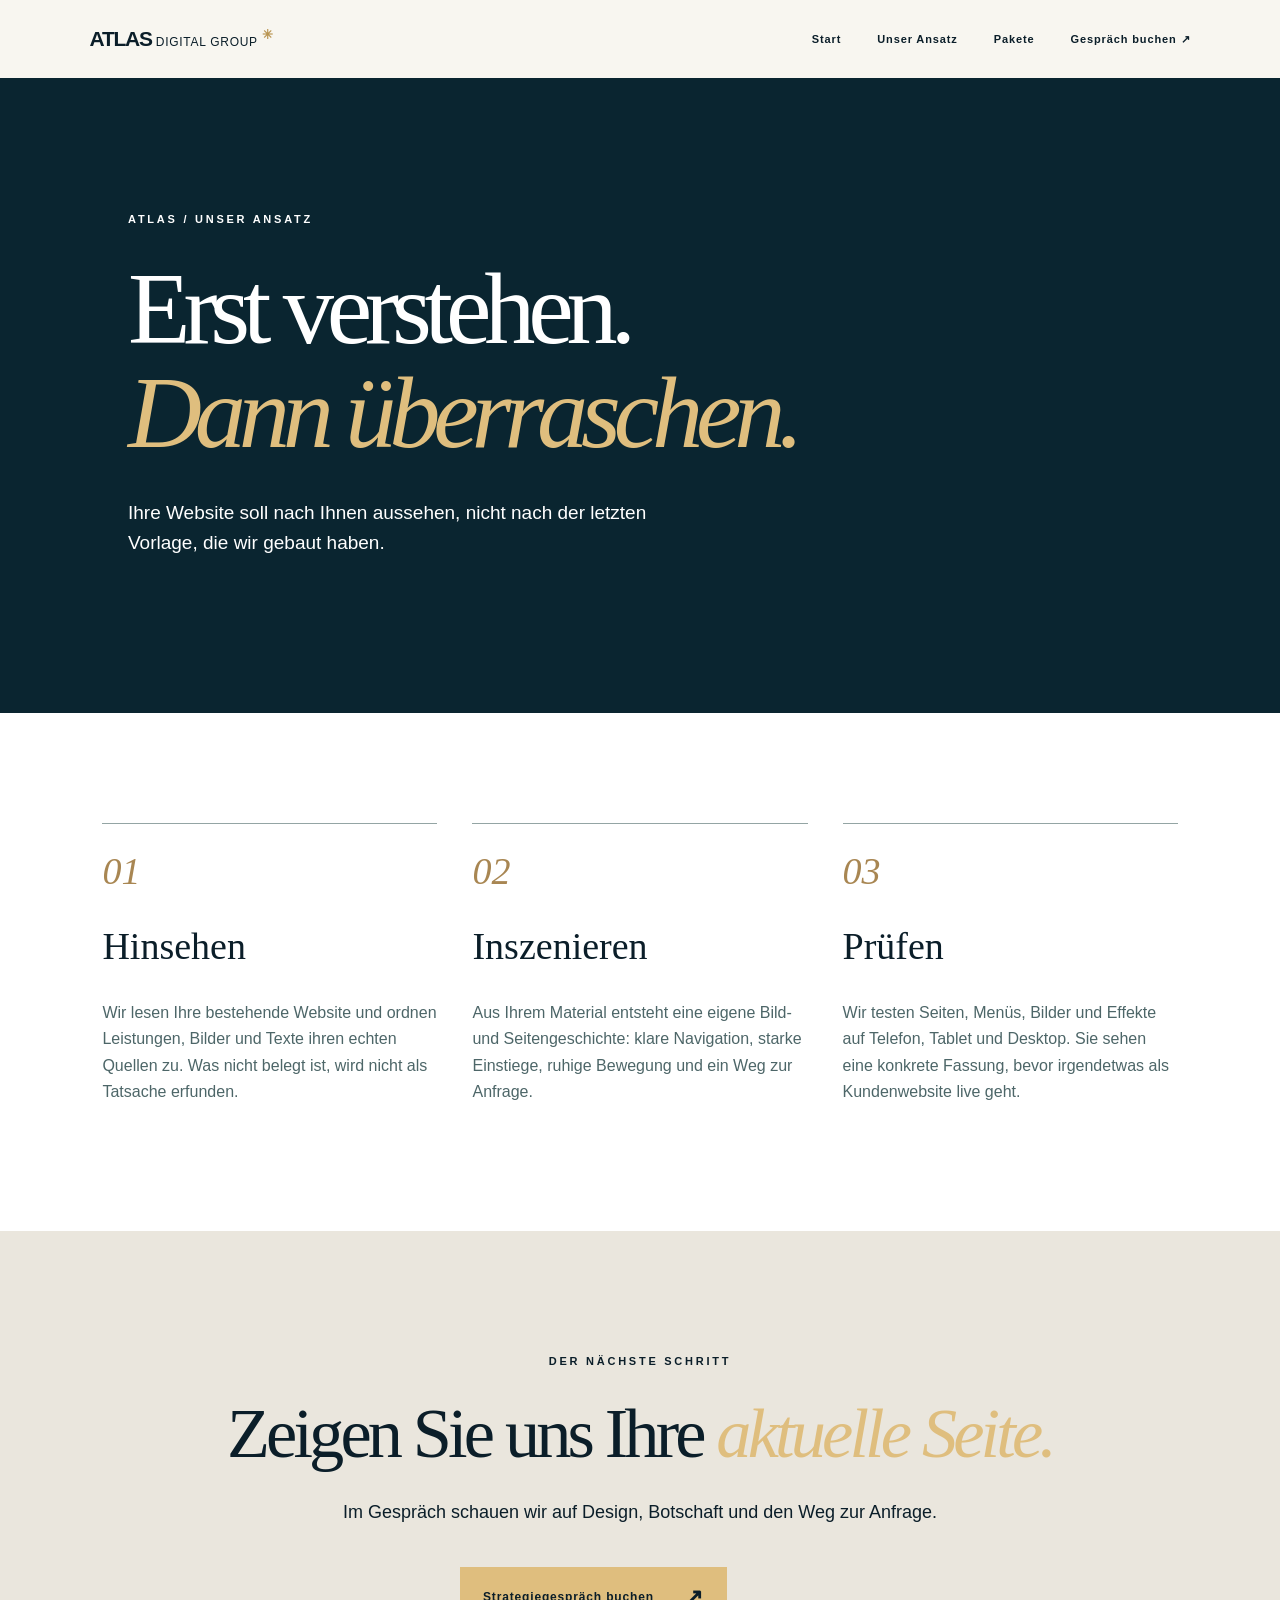
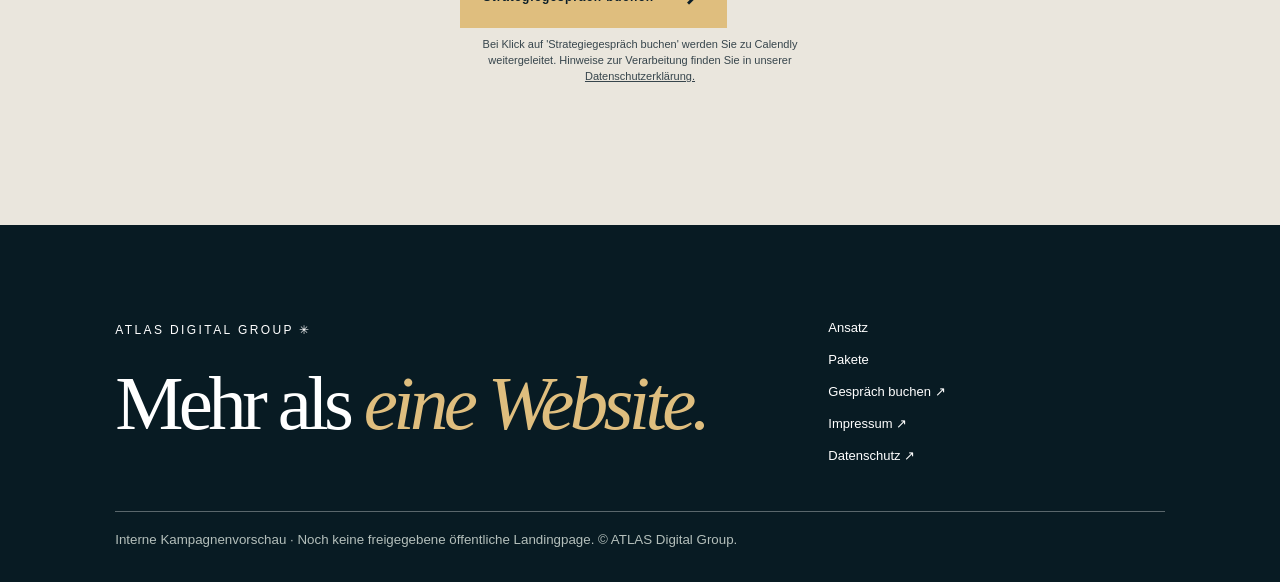
==== ansatz/index.html @ 5be7369d "Fix Ansatz route" ====
<!doctype html><html lang='de'><head><meta charset='utf-8'><meta name='viewport' content='width=device-width,initial-scale=1'><meta name='robots' content='noindex,nofollow,noarchive'><title>Unser Ansatz | ATLAS Digital Group</title><link rel='stylesheet' href='/style.css'></head><body><div class='atlas-site'><div class='progress'></div><nav class='nav'><a class='brand' href='/'>ATLAS<span> DIGITAL GROUP</span><b>✳</b></a><div class='navlinks'><a href='/'>Start</a><a href='/ansatz/'>Unser Ansatz</a><a href='/pakete/'>Pakete</a><a href='https://calendly.com/atlasdigitalgroup-info/30min' target='_blank' rel='noopener noreferrer'>Gespräch buchen ↗</a></div><button class='menu' aria-label='Menü öffnen' aria-expanded='false'>MENÜ ☰</button></nav><main><header class='subhero'><div class='eyebrow'>ATLAS / UNSER ANSATZ</div><h1>Erst verstehen.<br><em>Dann überraschen.</em></h1><p>Ihre Website soll nach Ihnen aussehen, nicht nach der letzten Vorlage, die wir gebaut haben.</p></header><section class='steps'><div><span>01</span><h2>Hinsehen</h2><p>Wir lesen Ihre bestehende Website und ordnen Leistungen, Bilder und Texte ihren echten Quellen zu. Was nicht belegt ist, wird nicht als Tatsache erfunden.</p></div><div><span>02</span><h2>Inszenieren</h2><p>Aus Ihrem Material entsteht eine eigene Bild- und Seitengeschichte: klare Navigation, starke Einstiege, ruhige Bewegung und ein Weg zur Anfrage.</p></div><div><span>03</span><h2>Prüfen</h2><p>Wir testen Seiten, Menüs, Bilder und Effekte auf Telefon, Tablet und Desktop. Sie sehen eine konkrete Fassung, bevor irgendetwas als Kundenwebsite live geht.</p></div></section><section class='finale'><span class='eyebrow'>DER NÄCHSTE SCHRITT</span><h2>Zeigen Sie uns Ihre <em>aktuelle Seite.</em></h2><p>Im Gespräch schauen wir auf Design, Botschaft und den Weg zur Anfrage.</p><div class='cta-wrap'><a class='cta' href='https://calendly.com/atlasdigitalgroup-info/30min' target='_blank' rel='noopener noreferrer'>Strategiegespräch buchen <span aria-hidden='true'>↗</span></a><p class='calendly-notice'>Bei Klick auf 'Strategiegespräch buchen' werden Sie zu Calendly weitergeleitet. Hinweise zur Verarbeitung finden Sie in unserer <a href='https://atlasdigitalgroup.de/datenschutz' target='_blank' rel='noopener noreferrer'>Datenschutzerklärung.</a></p></div></section></main><footer><div><span>ATLAS DIGITAL GROUP ✳</span><h2>Mehr als <em>eine Website.</em></h2></div><div><a href='/ansatz/'>Ansatz</a><a href='/pakete/'>Pakete</a><a href='https://calendly.com/atlasdigitalgroup-info/30min' target='_blank' rel='noopener noreferrer'>Gespräch buchen ↗</a><a href='https://atlasdigitalgroup.de/impressum' target='_blank' rel='noopener noreferrer'>Impressum ↗</a><a href='https://atlasdigitalgroup.de/datenschutz' target='_blank' rel='noopener noreferrer'>Datenschutz ↗</a></div><small>Interne Kampagnenvorschau · Noch keine freigegebene öffentliche Landingpage. © ATLAS Digital Group.</small></footer></div><script src='/app.js' defer></script></body></html>
---- style.css ----
:root{--ink:#0b1e29;--deep:#07131e;--paper:#f3f0e8;--gold:#dfbe7e;--muted:#617478}html,body,#root{margin:0;min-height:100%}.atlas-site{font-family:Arial,Helvetica,sans-serif;background:var(--paper);color:var(--ink);overflow:hidden;position:relative}.atlas-site *{box-sizing:border-box}.atlas-site a{text-decoration:none}.progress{position:fixed;top:0;left:0;width:calc(var(--progress,0)*100%);height:3px;background:var(--gold);z-index:101}.nav{height:83px;padding:0 7%;display:flex;align-items:center;justify-content:space-between;background:#f8f6f0;position:relative;z-index:30}.brand{font-size:21px;font-weight:700;color:var(--ink)!important;letter-spacing:-.06em;white-space:nowrap}.brand span{font-size:12px;letter-spacing:.06em;font-weight:500}.brand b{color:#b99552;font-size:13px;margin-left:4px;vertical-align:top}.navlinks{display:flex;gap:36px}.navlinks a{font-size:11px;letter-spacing:.08em;font-weight:700;color:var(--ink)!important}.navlinks a[aria-current=page],.navlinks a:hover{color:#b58c4d!important}.menu{display:none}.hero{height:min(850px,85vh);min-height:680px;position:relative;background:#081924;overflow:hidden;color:white;display:flex;align-items:center}.visual-world{position:absolute;inset:0;perspective:950px;overflow:hidden;background:radial-gradient(circle at 71% 43%,#244d59 0%,#0c2634 32%,#08141f 70%)}.grid-plane{position:absolute;inset:0;background-image:linear-gradient(#ffffff0c 1px,transparent 1px),linear-gradient(90deg,#ffffff0c 1px,transparent 1px);background-size:64px 64px;transform:rotateX(62deg) scale(2.1) translateY(28%);transform-origin:center bottom;opacity:.42}.orb{position:absolute;border-radius:50%;filter:blur(1px)}.orb-one{width:500px;height:500px;right:4%;top:7%;background:radial-gradient(circle at 40% 35%,#8bc0b94d,#37516b17 55%,transparent 70%);box-shadow:0 0 120px #62b4c520}.orb-two{width:380px;height:380px;right:31%;bottom:-25%;background:radial-gradient(circle,#a6884f45,transparent 70%)}.browser-card{position:absolute;background:#f7f3eb;box-shadow:0 42px 100px #0009;overflow:hidden;color:#142931}.browser-card.far{width:330px;height:450px;right:4%;top:3%;transform:rotateY(-13deg) rotateZ(8deg) scale(.8);opacity:.28}.browser-card.near{width:500px;height:590px;right:5%;top:16%;transform:rotateY(-13deg) rotateZ(5deg) scale(1.03);animation:camera 16s ease-in-out infinite alternate;transform-origin:55% 55%}@keyframes camera{to{transform:rotateY(-2deg) rotateZ(0) scale(1.16) translateX(-5%) translateY(-3%)}}.browser-top{height:41px;background:#e1e3dc;display:flex;align-items:center;gap:6px;padding:0 16px}.browser-top i{height:7px;width:7px;border-radius:50%;background:#a8aaa4}.browser-top small{margin-left:auto;font-size:8px;letter-spacing:.15em}.site-kicker{font-size:10px;letter-spacing:.2em;font-weight:700;margin:55px 42px 0}.site-title{font:400 71px/1.03 Georgia,serif;letter-spacing:-.07em;margin:30px 42px}.site-title em{color:#b49b64}.fake-cta{display:inline-block;background:#ddb873;padding:15px 22px;font-size:10px;font-weight:700;letter-spacing:.1em;margin:0 42px}.site-num{position:absolute;bottom:25px;left:42px;font-size:10px;letter-spacing:.2em}.fake-line{height:10px;width:50%;margin:25px 40px;background:#abb4a6}.fake-line.short{width:36%}.fake-box{height:150px;margin:25px 40px;background:#7d938b}.orbit-label{position:absolute;right:2%;bottom:6%;font-size:10px;letter-spacing:.3em;color:#afd3ce}.hero-shade{position:absolute;inset:0;background:linear-gradient(90deg,#071722 0%,#081b27eb 28%,#0c263599 52%,#061b2306 95%)}.hero-copy{position:relative;z-index:2;padding:0 8%;max-width:760px}.eyebrow{font-size:11px;font-weight:700;letter-spacing:.25em}.hero h1,.subhero h1{font:400 clamp(65px,7.7vw,115px)/1.02 Georgia,serif;letter-spacing:-.07em;margin:32px 0}.hero h1 em,.subhero h1 em,.rift h2 em,.finale h2 em,footer h2 em{font-weight:400;color:var(--gold)}.hero p{font-size:20px;line-height:1.55;max-width:560px}.hero-actions{display:flex;align-items:center;gap:25px;flex-wrap:wrap;margin-top:35px}.cta{background:var(--gold);color:var(--ink)!important;min-height:60px;min-width:265px;display:inline-flex;justify-content:space-between;align-items:center;gap:30px;padding:17px 23px;font-size:12px;font-weight:700;letter-spacing:.07em;transition:transform .2s,background .2s}.cta:hover{transform:translateY(-3px);background:#f1ce89}.cta span{font-size:23px}.ghost{color:#fff!important;font-size:12px;letter-spacing:.08em;font-weight:700;border-bottom:1px solid #fff9;padding:14px 0}.ghost span{margin-left:25px}.hero-footer{position:absolute;bottom:0;left:8%;right:8%;display:flex;justify-content:space-between;border-top:1px solid #ffffff77;padding:20px 0 26px;font-size:10px;letter-spacing:.2em}.appear{animation:rise .8s both}.delay{animation-delay:.1s}.delay2{animation-delay:.28s}.delay3{animation-delay:.44s}@keyframes rise{from{opacity:0;transform:translateY(23px)}to{opacity:1;transform:none}}.ticker{background:var(--deep);color:#fff;padding:20px;overflow:hidden;white-space:nowrap;font:italic 30px Georgia,serif}.ticker div{width:max-content;animation:ticker 30s linear infinite}@keyframes ticker{to{transform:translateX(-50%)}}.manifest{padding:130px 11% 145px;display:grid;grid-template-columns:1fr 3fr;gap:45px}.section-num{font-size:11px;letter-spacing:.22em;font-weight:700}.manifest h2,.offer h2,.finale h2{font:400 clamp(47px,5.5vw,78px)/1.12 Georgia,serif;letter-spacing:-.055em;margin:0}.manifest h2 em{color:#ab9161}.manifest p{grid-column:2;max-width:720px;font-size:17px;line-height:1.7;color:#465f62}.rift{min-height:760px;background:#0b2530;color:#fff;display:grid;grid-template-columns:1.1fr 1fr;align-items:center;padding:8%;gap:5%;position:relative}.rift-art{height:590px;position:relative;display:grid;place-items:center;perspective:800px}.ring{border:1px solid #d5ad69aa;position:absolute;border-radius:50%;box-shadow:0 0 55px #d5ad6920,inset 0 0 60px #d5ad691a}.ring-a{width:430px;height:430px;transform:rotateX(68deg) rotateZ(10deg);animation:ringA 12s ease-in-out infinite alternate}.ring-b{width:310px;height:310px;transform:rotateY(68deg);animation:ringB 15s ease-in-out infinite alternate}.ring-c{width:220px;height:220px;box-shadow:0 0 90px #9fc9c74a;border-color:#a9d4d1}@keyframes ringA{to{transform:rotateX(46deg) rotateZ(135deg) scale(1.1)}}@keyframes ringB{to{transform:rotateY(-68deg) rotateZ(45deg)}}.center-mark{font:400 175px Georgia,serif;color:#f3e4ca;text-shadow:0 0 45px #d9bb81a0}.center-mark span{font:20px Arial;position:absolute;color:var(--gold)}.rift h2{font:400 clamp(55px,6.2vw,88px)/1.05 Georgia,serif;letter-spacing:-.055em}.rift p{font-size:18px;line-height:1.65;max-width:480px;color:#e0e7e1}.line-link{color:#fff!important;border-bottom:1px solid var(--gold);padding:14px 0;display:inline-block;font-size:12px;letter-spacing:.08em;font-weight:700}.offer{padding:120px 8%;background:#fff}.muted{color:#577174}.offer h2{margin:20px 0 55px}.offer-grid{display:grid;grid-template-columns:1fr 1fr;gap:20px}.offer-card{background:#0c2630;color:#fff!important;padding:45px;min-height:560px;display:flex;flex-direction:column;transition:transform .25s}.offer-card:hover{transform:translateY(-5px)}.offer-card-light{background:#dfc38e;color:#0c2630!important}.offer-card small{font-size:11px;font-weight:700;letter-spacing:.22em}.offer-card h3{font:400 clamp(52px,5.8vw,80px)/1.06 Georgia,serif;letter-spacing:-.06em;margin:75px 0 18px}.offer-card h3 em{color:var(--gold)}.offer-card-light h3 em{color:#735a31}.offer-card p{font-size:16px;line-height:1.6;max-width:500px}.offer-card strong{border-top:1px solid #ffffff8a;margin-top:auto;padding-top:20px;font-size:13px;display:flex;justify-content:space-between}.offer-card-light strong{border-color:#19313e88}.offer-card strong b{font-size:23px}.offer-note{font-size:12px;color:#677a7c;margin-top:25px}.finale{text-align:center;background:#eae6dd;padding:120px 8% 140px}.finale h2{max-width:950px;margin:25px auto}.finale p{max-width:610px;margin:0 auto 20px;font-size:18px;line-height:1.6}.finale .cta{margin-top:20px}.subhero{background:#0a2530;color:#fff;padding:135px 10%;min-height:550px}.subhero h1{font-size:clamp(65px,8vw,110px)}.subhero p{max-width:560px;font-size:19px;line-height:1.6}.steps{padding:110px 8%;display:grid;grid-template-columns:repeat(3,1fr);gap:35px;background:#fff}.steps>div{border-top:1px solid #94a5a4;padding-top:25px}.steps span{font:italic 38px Georgia,serif;color:#a88652}.steps h2{font:400 38px Georgia,serif}.steps p{line-height:1.65;color:#4d6668}.package-list{background:#fff;padding:100px 10%;display:grid;grid-template-columns:1fr 1fr;gap:25px}.package-list article{padding:55px;background:#f2f0e9;display:flex;flex-direction:column;min-height:520px}.package-list article:nth-child(2){background:#102d35;color:#fff}.package-list span{font-size:11px;letter-spacing:.22em;font-weight:700}.package-list h2{font:400 55px Georgia,serif;letter-spacing:-.04em}.package-list p{line-height:1.65}.package-list strong{font:400 35px Georgia,serif;margin-top:auto}.package-list small{line-height:1.6;margin-top:17px}footer{background:#081b23;color:#fff;padding:95px 9% 35px;display:grid;grid-template-columns:2fr 1fr;gap:40px}footer span{font-size:12px;letter-spacing:.2em}footer h2{font:400 clamp(50px,6vw,80px)/1 Georgia,serif;margin:28px 0;letter-spacing:-.06em}footer>div:nth-child(2){display:flex;flex-direction:column;gap:17px}footer a{color:#fff!important;font-size:13px}footer small{grid-column:1/-1;border-top:1px solid #ffffff55;padding-top:20px;color:#b4bfbb}.atlas-ready [data-reveal]{opacity:0;transform:translateY(35px);transition:opacity .8s,transform .8s}.atlas-ready [data-reveal].shown{opacity:1;transform:none}@media(max-width:700px){.nav{height:68px;padding:0 6%}.brand{font-size:18px}.brand span{font-size:9px}.menu{display:block;border:0;background:transparent;color:var(--ink);min-height:44px;font-size:11px;font-weight:700;letter-spacing:.08em}.navlinks{display:none;position:absolute;left:0;right:0;top:68px;background:#f8f6f0;flex-direction:column;gap:0;padding:10px 6% 25px;box-shadow:0 20px 40px #081b2330}.navlinks.open{display:flex}.navlinks a{padding:16px 0;border-top:1px solid #bdc6c0;min-height:50px}.hero{height:780px;min-height:0}.visual-world{opacity:.8}.browser-card.near{width:380px;height:440px;top:8%;right:-155px;opacity:.65}.browser-card.far{display:none}.browser-card.near .site-title{font-size:51px}.hero-shade{background:linear-gradient(0deg,#071722 10%,#071722d9 44%,#07172260 100%)}.hero-copy{padding:0 7%;align-self:flex-end;margin-bottom:95px}.hero h1{font-size:clamp(57px,11.6vw,82px);margin:20px 0}.hero p{font-size:16px;line-height:1.5}.hero-actions{gap:15px;margin-top:20px}.cta{min-height:54px;min-width:240px}.hero-footer{left:7%;right:7%;font-size:8px}.hero-footer span:nth-child(2){display:none}.ticker{font-size:24px}.manifest{padding:85px 7%;display:block}.manifest h2{font-size:50px;margin:25px 0}.manifest p{font-size:16px}.rift{padding:75px 7% 95px;display:flex;flex-direction:column;min-height:0}.rift-art{height:340px;width:100%;order:2}.rift-copy{order:1}.rift h2{font-size:60px}.rift p{font-size:16px}.ring-a{width:275px;height:275px}.ring-b{width:220px;height:220px}.ring-c{width:150px;height:150px}.center-mark{font-size:125px}.offer{padding:85px 7%}.offer h2{font-size:54px}.offer-grid,.steps,.package-list{grid-template-columns:1fr}.offer-card{min-height:470px;padding:30px}.offer-card h3{font-size:58px;margin:50px 0 15px}.finale{padding:90px 7%}.finale h2{font-size:56px}.finale p{font-size:16px}.subhero{padding:100px 7%;min-height:460px}.subhero h1{font-size:clamp(60px,12vw,80px)}.steps,.package-list{padding:80px 7%}.package-list article{padding:32px;min-height:450px}.package-list h2{font-size:45px}footer{grid-template-columns:1fr;padding:75px 7% 30px}footer small{grid-column:auto}}@media(prefers-reduced-motion:reduce){*,*:before,*:after{animation:none!important;transition:none!important}.atlas-ready [data-reveal]{opacity:1;transform:none}}
/* Keep the specimen interface atmospheric, never competing with the real headline. */
@media(min-width:701px){.browser-card.near{right:-8%;top:13%;opacity:.73}.browser-card.far{right:-7%}.hero-shade{background:linear-gradient(90deg,#071722 0%,#071b27f5 36%,#0c2635c2 60%,#061b2350 100%)}}
@media(max-width:700px){.browser-card.near{opacity:.35;right:-205px;top:4%}.hero-shade{background:linear-gradient(0deg,#071722 8%,#071722f2 45%,#07172283 100%)}.hero-copy{margin-bottom:84px}.hero h1{font-size:clamp(55px,11vw,76px)}}
@media(max-width:700px){.nav{z-index:80}.navlinks{position:fixed;inset:68px 0 0;top:68px;right:0;left:0;height:calc(100dvh - 68px);background:#f8f6f0;box-shadow:none;overflow:auto;align-content:start}.navlinks.open{display:flex}.navlinks a{font-size:16px;padding:22px 0}.menu{position:relative;z-index:81}}
@media(min-width:701px){.hero-shade{background:linear-gradient(90deg,#071722 0%,#071b27fc 37%,#0c2635e5 64%,#061b2366 100%)}.hero-copy{max-width:670px}.browser-card.near{right:-18%;opacity:.65}}

.cta-wrap{display:inline-flex;flex-direction:column;align-items:flex-start;max-width:360px}.calendly-notice{font:400 11px/1.45 Arial,sans-serif!important;max-width:360px;margin:9px 0 0!important;color:inherit;opacity:.8}.calendly-notice a{color:inherit!important;text-decoration:underline}.hero-actions{align-items:flex-start}.offer-card strong,.package-list strong{font-size:13px;line-height:1.5;letter-spacing:0}.offer-card strong b{flex:none}.package-list strong{font:600 19px/1.4 Arial,sans-serif}.offer-card h3{overflow-wrap:anywhere}@media(max-width:700px){.offer-card h3{font-size:46px}.cta-wrap{max-width:100%}.calendly-notice{font-size:10px!important}}
/* Standalone static build; no File viewer wrapper. */
body{background:#f3f0e8}.atlas-site{max-width:none}.nav{height:78px}.navlinks{align-items:center}.navlinks a{display:block}.hero{height:min(880px,90vh)}.cta-wrap .calendly-notice{font-size:11px}.offer-card{cursor:pointer}@media(max-width:700px){.nav{height:68px}.navlinks{inset:68px 0 0}.hero{height:780px}}
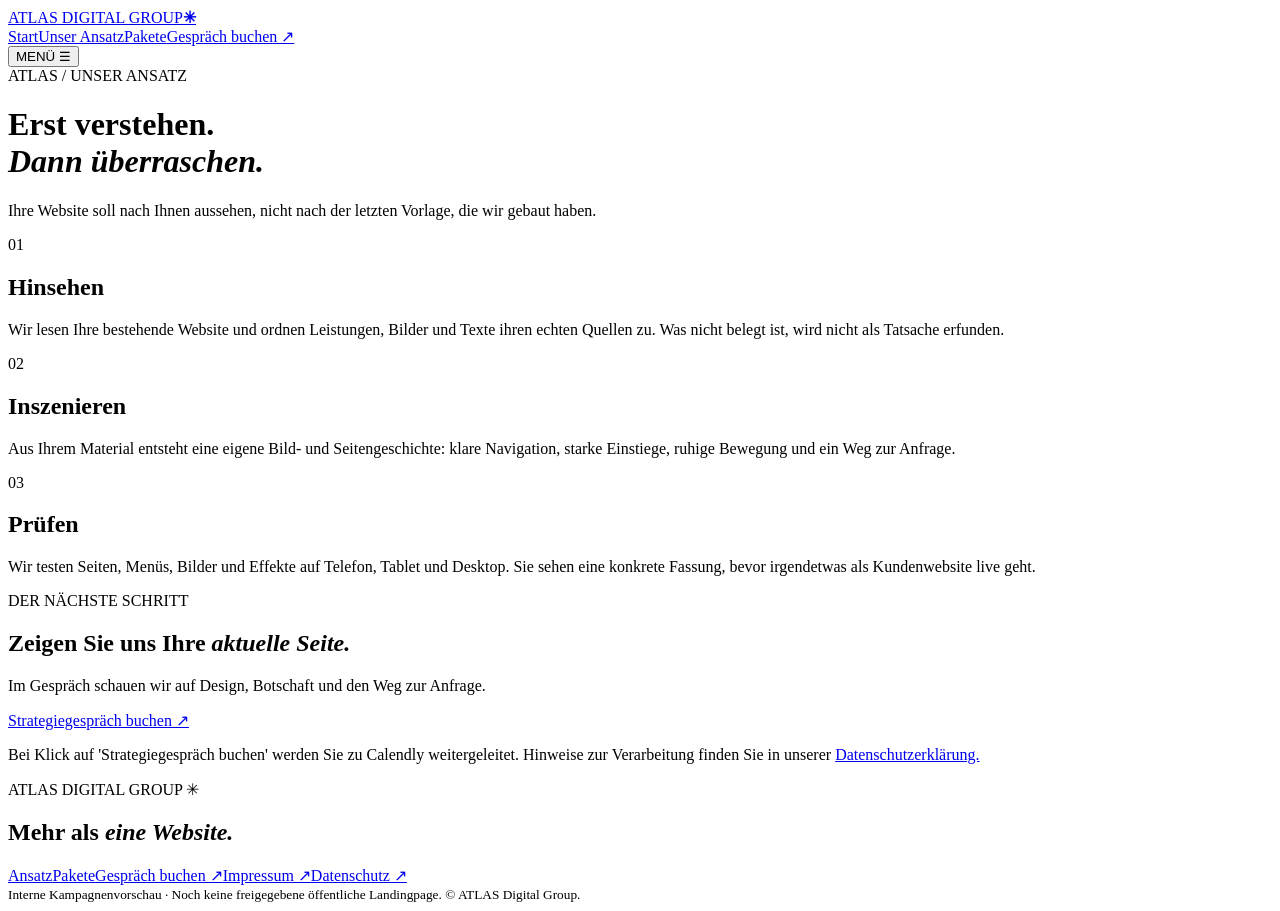
==== commit 3951a6d8: "Change paths for CSS and JS in index.html Updated stylesheet and script paths for the campaign previ" ====
--- a/ansatz/index.html
+++ b/ansatz/index.html
@@ -1 +1 @@
-<!doctype html><html lang='de'><head><meta charset='utf-8'><meta name='viewport' content='width=device-width,initial-scale=1'><meta name='robots' content='noindex,nofollow,noarchive'><title>Unser Ansatz | ATLAS Digital Group</title><link rel='stylesheet' href='/style.css'></head><body><div class='atlas-site'><div class='progress'></div><nav class='nav'><a class='brand' href='/'>ATLAS<span> DIGITAL GROUP</span><b>✳</b></a><div class='navlinks'><a href='/'>Start</a><a href='/ansatz/'>Unser Ansatz</a><a href='/pakete/'>Pakete</a><a href='https://calendly.com/atlasdigitalgroup-info/30min' target='_blank' rel='noopener noreferrer'>Gespräch buchen ↗</a></div><button class='menu' aria-label='Menü öffnen' aria-expanded='false'>MENÜ ☰</button></nav><main><header class='subhero'><div class='eyebrow'>ATLAS / UNSER ANSATZ</div><h1>Erst verstehen.<br><em>Dann überraschen.</em></h1><p>Ihre Website soll nach Ihnen aussehen, nicht nach der letzten Vorlage, die wir gebaut haben.</p></header><section class='steps'><div><span>01</span><h2>Hinsehen</h2><p>Wir lesen Ihre bestehende Website und ordnen Leistungen, Bilder und Texte ihren echten Quellen zu. Was nicht belegt ist, wird nicht als Tatsache erfunden.</p></div><div><span>02</span><h2>Inszenieren</h2><p>Aus Ihrem Material entsteht eine eigene Bild- und Seitengeschichte: klare Navigation, starke Einstiege, ruhige Bewegung und ein Weg zur Anfrage.</p></div><div><span>03</span><h2>Prüfen</h2><p>Wir testen Seiten, Menüs, Bilder und Effekte auf Telefon, Tablet und Desktop. Sie sehen eine konkrete Fassung, bevor irgendetwas als Kundenwebsite live geht.</p></div></section><section class='finale'><span class='eyebrow'>DER NÄCHSTE SCHRITT</span><h2>Zeigen Sie uns Ihre <em>aktuelle Seite.</em></h2><p>Im Gespräch schauen wir auf Design, Botschaft und den Weg zur Anfrage.</p><div class='cta-wrap'><a class='cta' href='https://calendly.com/atlasdigitalgroup-info/30min' target='_blank' rel='noopener noreferrer'>Strategiegespräch buchen <span aria-hidden='true'>↗</span></a><p class='calendly-notice'>Bei Klick auf 'Strategiegespräch buchen' werden Sie zu Calendly weitergeleitet. Hinweise zur Verarbeitung finden Sie in unserer <a href='https://atlasdigitalgroup.de/datenschutz' target='_blank' rel='noopener noreferrer'>Datenschutzerklärung.</a></p></div></section></main><footer><div><span>ATLAS DIGITAL GROUP ✳</span><h2>Mehr als <em>eine Website.</em></h2></div><div><a href='/ansatz/'>Ansatz</a><a href='/pakete/'>Pakete</a><a href='https://calendly.com/atlasdigitalgroup-info/30min' target='_blank' rel='noopener noreferrer'>Gespräch buchen ↗</a><a href='https://atlasdigitalgroup.de/impressum' target='_blank' rel='noopener noreferrer'>Impressum ↗</a><a href='https://atlasdigitalgroup.de/datenschutz' target='_blank' rel='noopener noreferrer'>Datenschutz ↗</a></div><small>Interne Kampagnenvorschau · Noch keine freigegebene öffentliche Landingpage. © ATLAS Digital Group.</small></footer></div><script src='/app.js' defer></script></body></html>
+<!doctype html><html lang='de'><head><meta charset='utf-8'><meta name='viewport' content='width=device-width,initial-scale=1'><meta name='robots' content='noindex,nofollow,noarchive'><title>Unser Ansatz | ATLAS Digital Group</title><link rel='stylesheet' href='/atlas-kampagnen-preview-20260925/style.css'></head><body><div class='atlas-site'><div class='progress'></div><nav class='nav'><a class='brand' href='/atlas-kampagnen-preview-20260925/'>ATLAS<span> DIGITAL GROUP</span><b>✳</b></a><div class='navlinks'><a href='/atlas-kampagnen-preview-20260925/'>Start</a><a href='/atlas-kampagnen-preview-20260925/ansatz/'>Unser Ansatz</a><a href='/atlas-kampagnen-preview-20260925/pakete/'>Pakete</a><a href='https://calendly.com/atlasdigitalgroup-info/30min' target='_blank' rel='noopener noreferrer'>Gespräch buchen ↗</a></div><button class='menu' aria-label='Menü öffnen' aria-expanded='false'>MENÜ ☰</button></nav><main><header class='subhero'><div class='eyebrow'>ATLAS / UNSER ANSATZ</div><h1>Erst verstehen.<br><em>Dann überraschen.</em></h1><p>Ihre Website soll nach Ihnen aussehen, nicht nach der letzten Vorlage, die wir gebaut haben.</p></header><section class='steps'><div><span>01</span><h2>Hinsehen</h2><p>Wir lesen Ihre bestehende Website und ordnen Leistungen, Bilder und Texte ihren echten Quellen zu. Was nicht belegt ist, wird nicht als Tatsache erfunden.</p></div><div><span>02</span><h2>Inszenieren</h2><p>Aus Ihrem Material entsteht eine eigene Bild- und Seitengeschichte: klare Navigation, starke Einstiege, ruhige Bewegung und ein Weg zur Anfrage.</p></div><div><span>03</span><h2>Prüfen</h2><p>Wir testen Seiten, Menüs, Bilder und Effekte auf Telefon, Tablet und Desktop. Sie sehen eine konkrete Fassung, bevor irgendetwas als Kundenwebsite live geht.</p></div></section><section class='finale'><span class='eyebrow'>DER NÄCHSTE SCHRITT</span><h2>Zeigen Sie uns Ihre <em>aktuelle Seite.</em></h2><p>Im Gespräch schauen wir auf Design, Botschaft und den Weg zur Anfrage.</p><div class='cta-wrap'><a class='cta' href='https://calendly.com/atlasdigitalgroup-info/30min' target='_blank' rel='noopener noreferrer'>Strategiegespräch buchen <span aria-hidden='true'>↗</span></a><p class='calendly-notice'>Bei Klick auf 'Strategiegespräch buchen' werden Sie zu Calendly weitergeleitet. Hinweise zur Verarbeitung finden Sie in unserer <a href='https://atlasdigitalgroup.de/datenschutz' target='_blank' rel='noopener noreferrer'>Datenschutzerklärung.</a></p></div></section></main><footer><div><span>ATLAS DIGITAL GROUP ✳</span><h2>Mehr als <em>eine Website.</em></h2></div><div><a href='/atlas-kampagnen-preview-20260925/ansatz/'>Ansatz</a><a href='/atlas-kampagnen-preview-20260925/pakete/'>Pakete</a><a href='https://calendly.com/atlasdigitalgroup-info/30min' target='_blank' rel='noopener noreferrer'>Gespräch buchen ↗</a><a href='https://atlasdigitalgroup.de/impressum' target='_blank' rel='noopener noreferrer'>Impressum ↗</a><a href='https://atlasdigitalgroup.de/datenschutz' target='_blank' rel='noopener noreferrer'>Datenschutz ↗</a></div><small>Interne Kampagnenvorschau · Noch keine freigegebene öffentliche Landingpage. © ATLAS Digital Group.</small></footer></div><script src='/atlas-kampagnen-preview-20260925/app.js' defer></script></body></html>
